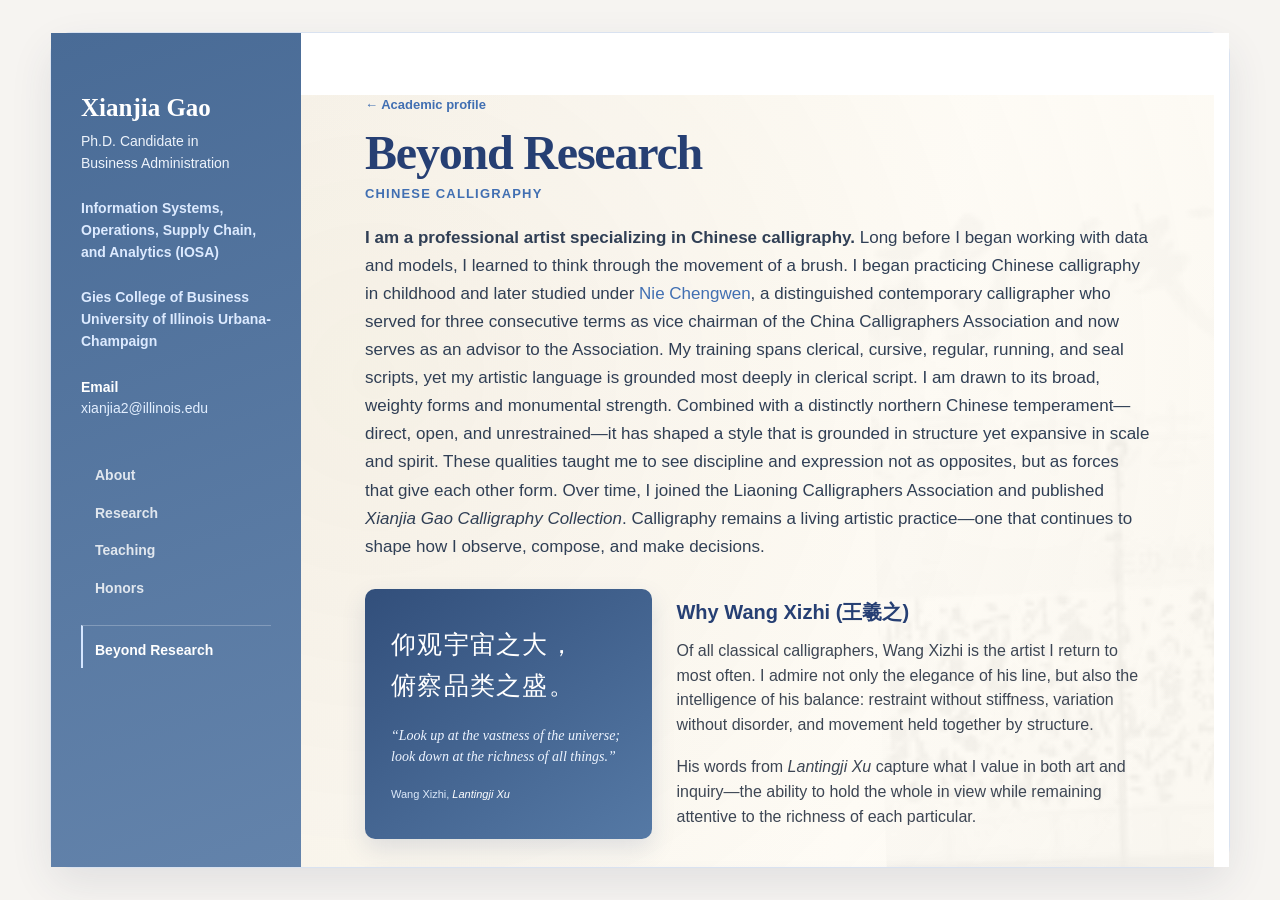
==== beyond-research.html @ 7603e3ee "Move Beyond Research to a separate page" ====
<!doctype html>
<html lang="en">
<head>
  <meta charset="utf-8">
  <meta name="viewport" content="width=device-width, initial-scale=1">
  <meta name="description" content="Beyond research: Xianjia Gao's practice as a professional Chinese calligraphy artist, including selected works, exhibitions, and press coverage.">
  <title>Beyond Research | Xianjia Gao</title>
  <link rel="stylesheet" href="styles.css">
</head>
<body>
  <a class="skip-link" href="#main">Skip to content</a>

  <header class="site-header">
    <div class="sidebar-inner">
      <a class="sidebar-name" href="index.html#about">Xianjia Gao</a>
      <p class="sidebar-title">Ph.D. Candidate in<br>Business Administration</p>
      <p class="sidebar-field">Information Systems, Operations, Supply Chain, and Analytics (IOSA)</p>
      <p class="sidebar-school">Gies College of Business<br>University of Illinois Urbana-Champaign</p>
      <p class="sidebar-contact"><strong>Email</strong><br><a href="mailto:xianjia2@illinois.edu">xianjia2@illinois.edu</a></p>

      <nav class="nav" aria-label="Primary navigation">
        <a href="index.html#about">About</a>
        <a href="index.html#research">Research</a>
        <a href="index.html#teaching">Teaching</a>
        <a href="index.html#honors">Honors</a>
        <a class="nav-page-link active" href="beyond-research.html" aria-current="page">Beyond Research</a>
      </nav>
    </div>
  </header>

  <main id="main" class="page">
    <section id="beyond-research" class="standalone-section">
      <p class="page-return"><a href="index.html">← Academic profile</a></p>
      <h1>Beyond Research</h1>
      <div class="beyond-page">
        <p class="beyond-title">Chinese Calligraphy</p>
        <div class="beyond-content">
          <p class="artist-lede">
            <strong>I am a professional artist specializing in Chinese calligraphy.</strong> Long before I began
            working with data and models, I learned to think through the movement of a brush. I began practicing
            Chinese calligraphy in childhood and later studied under
            <a href="https://www.cflac.org.cn/ysb/2011-06/27/content_23101718.htm" target="_blank" rel="noreferrer">Nie Chengwen</a>,
            a distinguished contemporary calligrapher who served for three consecutive terms as vice chairman
            of the China Calligraphers Association and now serves as an advisor to the Association. My training spans clerical, cursive,
            regular, running, and seal scripts, yet my artistic language is grounded most deeply in clerical
            script. I am drawn to its broad, weighty forms and monumental strength. Combined with a distinctly
            northern Chinese temperament—direct, open, and unrestrained—it has shaped a style that is grounded
            in structure yet expansive in scale and spirit. These qualities taught me to see discipline and
            expression not as opposites, but as forces that give each other form. Over time, I joined the
            Liaoning Calligraphers Association and published <em>Xianjia Gao Calligraphy Collection</em>.
            Calligraphy remains a living artistic practice—one that continues to shape how I observe, compose,
            and make decisions.
          </p>

          <div class="artist-philosophy">
            <blockquote class="artist-quote">
              <p lang="zh-Hans">仰观宇宙之大，<br>俯察品类之盛。</p>
              <p class="quote-translation">“Look up at the vastness of the universe; look down at the richness of all things.”</p>
              <cite>Wang Xizhi, <a href="https://theme.npm.edu.tw/exh108/npmxkmfa/ch/page-3.html" target="_blank" rel="noreferrer"><em>Lantingji Xu</em></a></cite>
            </blockquote>

            <div class="artist-philosophy-copy">
              <h3>Why Wang Xizhi <span lang="zh-Hans">(王羲之)</span></h3>
              <p>
                Of all classical calligraphers, Wang Xizhi is the artist I return to most often. I admire not
                only the elegance of his line, but also the intelligence of his balance: restraint without
                stiffness, variation without disorder, and movement held together by structure.
              </p>
              <p>
                His words from <em>Lantingji Xu</em> capture what I value in both art and inquiry—the ability
                to hold the whole in view while remaining attentive to the richness of each particular.
              </p>
            </div>
          </div>

          <div class="research-art-bridge">
            <p class="artist-kicker">The brush and the model</p>
            <h3>From a single stroke to an entire system</h3>
            <p class="system-principle">
              <span lang="zh-Hans">“一点成一字之规，一字乃终篇之准。”</span>
              <span>“A single dot sets the standard for a character; a single character, for the entire composition.”</span>
              <cite>Sun Guoting, <a href="https://shufazidian.com/ziliao_m/4367.html" target="_blank" rel="noreferrer"><em>Shu Pu</em></a></cite>
            </p>
            <p>
              This idea stays with me in research. In calligraphy, a single stroke must serve both the character
              and the composition. In my work, a local operational decision—how a food item is allocated, how a
              pantry sets a point value, or how a pharmacy replenishes an essential medicine—can reshape waste,
              access, and equity across a larger system.
            </p>
            <p>
              Calligraphy and research therefore ask a similar question: how can individual choices be
              coordinated into a whole that is rigorous, responsive, and humane? One works through brush and
              ink; the other through data, optimization, machine learning, and field experiments. Both begin
              with close observation and end with a design for the whole.
            </p>
          </div>

          <div class="artist-feature">
            <p class="artist-kicker">A distinctive week in Beijing</p>
            <h3>Two solo exhibitions, five days apart</h3>
            <p>
              In May 2016, I presented two solo exhibitions in Beijing. <em>Spring Lines</em> opened at the
              University of International Business and Economics on May 10; the university described it as
              its first solo exhibition by a current student in recent years. <em>Xian · Ink</em> opened five
              days later at Shengshi Tiankong Art Museum in the 798 Art District. At the first exhibition, I
              donated two works to the university library and its Department of Culture and Arts.
            </p>
          </div>

          <div class="artist-gallery-block">
            <h3>From <em>Spring Lines</em></h3>
            <div class="artist-gallery exhibition-gallery">
              <figure>
                <a href="assets/calligraphy-exhibition-opening.jpg" target="_blank">
                  <img src="assets/calligraphy-exhibition-opening.jpg" alt="Opening ceremony, live calligraphy, and exhibition views from the Spring Lines solo exhibition" loading="lazy">
                </a>
                <figcaption>Opening ceremony and exhibition views · UIBE, May 2016</figcaption>
              </figure>
              <figure>
                <a href="assets/calligraphy-exhibition-guests.jpg" target="_blank">
                  <img src="assets/calligraphy-exhibition-guests.jpg" alt="Invited calligraphers and university guests speaking at the Spring Lines exhibition" loading="lazy">
                </a>
                <figcaption>Invited calligraphers and university guests at the opening</figcaption>
              </figure>
            </div>
            <p class="photo-credit">Photographs: University of International Business and Economics News</p>
          </div>

          <div class="artist-gallery-block selected-works">
            <h3>Selected Works</h3>
            <p class="gallery-intro">Calligraphy in progress and large-format works presented at <em>Spring Lines</em>.</p>
            <div class="artist-gallery works-gallery">
              <figure>
                <a href="assets/calligraphy-work-live-final.jpg" target="_blank">
                  <img src="assets/calligraphy-work-live-final.jpg" alt="Xianjia Gao creating a calligraphy work during the exhibition" loading="lazy">
                </a>
                <figcaption>Live calligraphy demonstration</figcaption>
              </figure>
              <figure>
                <a href="assets/calligraphy-work-one-left.jpg" target="_blank">
                  <img src="assets/calligraphy-work-one-left.jpg" alt="A large-format cursive calligraphy work by Xianjia Gao" loading="lazy">
                </a>
                <figcaption>Large-format cursive work</figcaption>
              </figure>
              <figure>
                <a href="assets/calligraphy-work-two.jpg" target="_blank">
                  <img src="assets/calligraphy-work-two.jpg" alt="A large-format calligraphy work by Xianjia Gao" loading="lazy">
                </a>
                <figcaption>Selected work from the exhibition</figcaption>
              </figure>
            </div>
          </div>

          <div class="artist-columns">
            <div>
              <h3>Selected Exhibitions</h3>
              <ul class="artist-list">
                <li><strong><em>Xian · Ink</em></strong><br>Shengshi Tiankong Art Museum, 798 Art District, Beijing · 2016</li>
                <li><strong><em>Spring Lines</em></strong><br>University of International Business and Economics, Beijing · 2016</li>
              </ul>
            </div>
            <div>
              <h3>Publication &amp; Community</h3>
              <ul class="artist-list">
                <li>Secretary-General, Beijing University Painting and Calligraphy Federation · 2015–2016</li>
                <li>Published <em>Xianjia Gao Calligraphy Collection</em> · 2012</li>
                <li>Member, Liaoning Calligraphers Association · since 2008</li>
              </ul>
            </div>
          </div>

          <div class="artist-press">
            <h3>In the News</h3>
            <div class="press-grid">
              <a class="press-card" href="https://news.uibe.edu.cn/info/1388/24397.htm" target="_blank" rel="noreferrer">
                <span class="press-source">UIBE News · May 11, 2016</span>
                <strong>“Spring Lines”: Xianjia Gao Calligraphy Exhibition</strong>
                <span class="press-link">Read the story <span aria-hidden="true">↗</span></span>
              </a>
              <a class="press-card" href="https://collection.sina.com.cn/head/20160515pm.shtml?from=wap" target="_blank" rel="noreferrer">
                <span class="press-source">Sina Collection · May 15, 2016</span>
                <strong><em>Xian · Ink</em> Opens at Shengshi Tiankong Art Museum</strong>
                <span class="press-link">Read the coverage <span aria-hidden="true">↗</span></span>
              </a>
            </div>
          </div>
        </div>
      </div>
    </section>

    <footer class="footer">
      <p>© 2026 Xianjia Gao</p>
    </footer>
  </main>
</body>
</html>
---- styles.css ----
:root {
  --navy: #263f73;
  --blue: #7297d0;
  --blue-dark: #416fb2;
  --blue-soft: #eef3fc;
  --blue-line: #d9e2f0;
  --canvas: #f6f4f1;
  --text: #3d4654;
  --muted: #788394;
  --white: #fff;
}

* { box-sizing: border-box; }
html { scroll-behavior: smooth; background: var(--canvas); }

body {
  display: grid;
  grid-template-columns: 250px minmax(0, 1fr);
  grid-template-rows: minmax(0, 1fr);
  grid-template-areas: "sidebar main";
  width: min(1180px, calc(100% - 64px));
  height: calc(100vh - 64px);
  margin: 32px auto;
  overflow: hidden;
  border: 1px solid var(--blue-line);
  border-radius: 22px;
  background: var(--white);
  box-shadow: 0 16px 42px rgb(48 63 91 / 10%);
  color: var(--text);
  font-family: -apple-system, BlinkMacSystemFont, "Avenir Next", "Helvetica Neue", "Segoe UI", sans-serif;
  font-size: 16px;
  line-height: 1.55;
}

a { color: var(--blue-dark); text-decoration: none; }
a:hover, a:focus { color: var(--navy); text-decoration: underline; text-underline-offset: 3px; }

.skip-link {
  position: fixed;
  top: -50px;
  left: 16px;
  z-index: 20;
  padding: 8px 12px;
  border: 1px solid var(--blue-line);
  background: #fff;
}
.skip-link:focus { top: 10px; }

.site-header {
  grid-area: sidebar;
  padding: 60px 30px;
  background: linear-gradient(160deg, #496b96 0%, #6383ab 100%);
  border-right: 0;
}

.sidebar-inner {
  position: sticky;
  top: 48px;
}

.sidebar-name {
  display: inline-block;
  margin-bottom: 8px;
  color: #fff;
  font-family: Georgia, "Times New Roman", serif;
  font-size: 25px;
  font-weight: 700;
  line-height: 1.2;
}

.sidebar-title,
.sidebar-field,
.sidebar-school,
.sidebar-contact {
  margin: 0 0 24px;
  color: #edf3fb;
  font-size: 14px;
  line-height: 1.55;
}

.sidebar-field,
.sidebar-school {
  color: #dceaff;
  font-weight: 600;
}

.sidebar-contact strong { color: #fff; }
.sidebar-contact a { color: #e3efff; }

.nav {
  display: flex;
  flex-direction: column;
  gap: 2px;
  margin-top: 38px;
}

.nav a {
  display: block;
  padding: 7px 0 7px 12px;
  border-left: 2px solid transparent;
  color: rgb(255 255 255 / 82%);
  font-size: 14px;
  font-weight: 600;
}

.nav a:hover,
.nav a:focus,
.nav a.active {
  border-left-color: #d5e6ff;
  color: #fff;
  text-decoration: none;
}

.nav .nav-page-link {
  margin-top: 16px;
  padding-top: 14px;
  border-top: 1px solid rgb(255 255 255 / 24%);
}

.nav .nav-page-link span {
  margin-left: 3px;
  font-size: 11px;
}

.page {
  grid-area: main;
  min-width: 0;
  height: 100%;
  padding: 62px 64px 76px;
  overflow-y: auto;
  overscroll-behavior: contain;
  scrollbar-gutter: stable;
  background: #fff;
  scroll-behavior: smooth;
}

.section-anchor { scroll-margin-top: 24px; }

h1, h2, h3, p { margin-top: 0; }

h1 {
  margin-bottom: 8px;
  color: var(--navy);
  font-family: Georgia, "Times New Roman", serif;
  font-size: 48px;
  font-weight: 700;
  letter-spacing: -0.025em;
  line-height: 1.1;
}

h2 {
  margin-bottom: 26px;
  color: var(--navy);
  font-size: 27px;
  font-weight: 700;
  line-height: 1.3;
}

h2::after {
  display: block;
  width: 38px;
  height: 3px;
  margin-top: 10px;
  border-radius: 2px;
  background: #8eb3d5;
  content: "";
}

h3 {
  margin-bottom: 5px;
  color: var(--navy);
  font-size: 17px;
  font-weight: 700;
  line-height: 1.45;
}

p { margin-bottom: 17px; }
ul { margin-top: 8px; }
li::marker { color: var(--blue); }

.profile-layout {
  display: grid;
  grid-template-columns: minmax(0, 1fr) 230px;
  align-items: start;
  gap: 46px;
}

.profile-aside {
  width: 230px;
  margin-top: 6px;
  color: var(--muted);
  font-size: 13px;
}

.profile-aside p { margin-top: 12px; }

.headshot {
  display: block;
  width: 230px;
  height: 307px;
  object-fit: cover;
  border: 1px solid var(--blue-line);
  border-radius: 15px;
  box-shadow: 0 7px 18px rgb(30 64 94 / 12%);
}

.intro-copy strong { color: var(--navy); font-weight: 700; }

.talks {
  padding-top: 34px;
}

.talks h2 { margin-bottom: 15px; }
.talks p { color: var(--navy); }
.talks ul { padding-left: 22px; }
.talks li { margin-bottom: 13px; padding-left: 4px; }

.content-section {
  padding-top: 68px;
}

.content-section + .content-section {
  margin-top: 68px;
  padding-top: 68px;
  border-top: 1px solid var(--blue-line);
}

.publication {
  padding: 0 0 28px;
  margin-bottom: 28px;
  border-bottom: 1px solid var(--blue-line);
}

.publication p { margin-bottom: 7px; }
.publication h3 { max-width: 850px; }
.paper-type {
  margin-bottom: 8px !important;
  color: var(--blue-dark);
  font-size: 13px;
  font-weight: 700;
  letter-spacing: 0.02em;
}

.subheading {
  margin: 30px 0 13px;
  color: var(--blue-dark);
  font-size: 18px;
}

.works-in-progress { padding-left: 22px; }
.works-in-progress li { margin-bottom: 14px; }

blockquote {
  margin: 0 0 13px;
  padding: 2px 0 2px 18px;
  border-left: 3px solid #9dbedc;
  color: #455767;
}

.note { color: var(--muted); font-size: 14px; }

.dated-list {
  padding: 0;
  margin: 0;
  list-style: none;
}

.dated-list li {
  display: grid;
  grid-template-columns: minmax(0, 1fr) auto;
  align-items: baseline;
  gap: 20px;
  padding: 7px 0;
}

.dated-list li span:last-child {
  color: var(--blue-dark);
  font-weight: 600;
  white-space: nowrap;
}

#honors .dated-list {
  font-size: 14px;
  line-height: 1.4;
}

#honors .dated-list li { gap: 14px; padding: 6px 0; }

#beyond-research {
  position: relative;
  isolation: isolate;
  margin-right: -64px;
  margin-left: -64px;
  padding-right: 64px;
  padding-bottom: 44px;
  padding-left: 64px;
  overflow: hidden;
  background:
    radial-gradient(circle at 8% 10%, rgb(184 151 101 / 8%) 0, transparent 33%),
    radial-gradient(circle at 94% 62%, rgb(71 83 96 / 6%) 0, transparent 36%),
    linear-gradient(100deg, #faf7ef 0%, #fffdf8 48%, #f8f4eb 100%);
}

#beyond-research::before {
  position: absolute;
  top: 82px;
  right: -52px;
  z-index: 0;
  width: 390px;
  height: 760px;
  background: url("assets/calligraphy-work-one-left.jpg") 48% center / cover no-repeat;
  content: "";
  filter: grayscale(1) contrast(1.18);
  mix-blend-mode: multiply;
  opacity: 0.045;
  pointer-events: none;
  transform: rotate(-2deg);
}

#beyond-research > * {
  position: relative;
  z-index: 1;
}

#beyond-research h1 { margin-bottom: 10px; }

.page-return {
  margin-bottom: 12px;
  font-size: 13px;
  font-weight: 600;
}

.beyond-page { max-width: 900px; }

.beyond-title {
  margin: -6px 0 20px;
  color: var(--blue-dark);
  font-size: 13px;
  font-weight: 700;
  letter-spacing: 0.09em;
  text-transform: uppercase;
}

.beyond-content { padding: 0; }
.beyond-content .note { margin: 18px 0 0; }

.artist-lede {
  color: #303f55;
  font-size: 17px;
  line-height: 1.65;
}

.artist-philosophy {
  display: grid;
  grid-template-columns: minmax(210px, 0.85fr) minmax(0, 1.4fr);
  align-items: stretch;
  gap: 24px;
  margin: 28px 0;
}

.artist-quote {
  display: flex;
  flex-direction: column;
  justify-content: center;
  min-height: 250px;
  padding: 26px;
  margin: 0;
  border: 0;
  border-radius: 10px;
  background: linear-gradient(145deg, #324f7b 0%, #5579a5 100%);
  box-shadow: 0 10px 24px rgb(38 63 115 / 13%);
  color: #fff;
}

.artist-quote > p:first-child {
  margin-bottom: 18px;
  font-family: "Songti SC", "STSong", "Noto Serif CJK SC", Georgia, serif;
  font-size: 25px;
  letter-spacing: 0.05em;
  line-height: 1.65;
}

.artist-quote .quote-translation {
  margin-bottom: 18px;
  color: #edf4ff;
  font-family: Georgia, "Times New Roman", serif;
  font-size: 14px;
  font-style: italic;
  line-height: 1.55;
}

.artist-quote cite {
  color: #dce9fa;
  font-size: 11px;
  font-style: normal;
}

.artist-quote a { color: #fff; }

.artist-philosophy-copy {
  display: flex;
  flex-direction: column;
  justify-content: center;
}

.artist-philosophy-copy h3 { margin-bottom: 12px; font-size: 20px; }
.artist-philosophy-copy p:last-child { margin-bottom: 0; }

.research-art-bridge {
  margin: 30px 0;
  padding: 25px 26px 23px;
  border: 1px solid var(--blue-line);
  border-radius: 10px;
  background: #fff;
  box-shadow: 0 7px 20px rgb(38 63 115 / 6%);
}

.research-art-bridge h3 { margin-bottom: 14px; font-size: 20px; }
.research-art-bridge p:last-child { margin-bottom: 0; }

.system-principle {
  display: grid;
  gap: 4px;
  margin: 0 0 19px;
  padding: 15px 17px;
  border-left: 3px solid #8eb3d5;
  background: var(--blue-soft);
}

.system-principle > span:first-child {
  color: var(--navy);
  font-family: "Songti SC", "STSong", "Noto Serif CJK SC", Georgia, serif;
  font-size: 18px;
  font-weight: 700;
}

.system-principle > span:nth-child(2) {
  color: #53657a;
  font-family: Georgia, "Times New Roman", serif;
  font-size: 13px;
  font-style: italic;
}

.system-principle cite {
  margin-top: 4px;
  color: var(--muted);
  font-size: 11px;
  font-style: normal;
}

.artist-feature {
  margin: 28px 0;
  padding: 22px 24px;
  border-left: 4px solid #87aaca;
  background: #fff;
  box-shadow: 0 7px 20px rgb(38 63 115 / 7%);
}

.artist-feature h3 { margin-bottom: 10px; font-size: 19px; }
.artist-feature p:last-child { margin-bottom: 0; }

.artist-kicker {
  margin-bottom: 5px;
  color: var(--blue-dark);
  font-size: 12px;
  font-weight: 700;
  letter-spacing: 0.08em;
  text-transform: uppercase;
}

.artist-gallery-block { margin: 30px 0; }
.artist-gallery-block > h3 { margin-bottom: 13px; font-size: 19px; }

.artist-gallery {
  display: grid;
  grid-template-columns: repeat(3, minmax(0, 1fr));
  gap: 13px;
}

.exhibition-gallery { grid-template-columns: repeat(2, minmax(0, 1fr)); }

.gallery-intro {
  margin: -3px 0 14px;
  color: var(--muted);
  font-size: 13px;
}

.selected-works {
  padding-top: 26px;
  border-top: 1px solid var(--blue-line);
}

.works-gallery img { object-position: center; }

.artist-gallery figure {
  overflow: hidden;
  margin: 0;
  border: 1px solid var(--blue-line);
  border-radius: 9px;
  background: #fff;
}

.artist-gallery a {
  display: block;
  overflow: hidden;
  background: var(--blue-soft);
}

.artist-gallery img {
  display: block;
  width: 100%;
  aspect-ratio: 4 / 3;
  object-fit: cover;
  transition: transform 180ms ease;
}

.artist-gallery a:hover img,
.artist-gallery a:focus img { transform: scale(1.025); }

.artist-gallery figcaption {
  padding: 10px 11px 12px;
  color: var(--muted);
  font-size: 11px;
  line-height: 1.45;
}

.photo-credit {
  margin: 8px 0 0;
  color: #929bab;
  font-size: 11px;
  text-align: right;
}

.artist-columns {
  display: grid;
  grid-template-columns: repeat(2, minmax(0, 1fr));
  gap: 34px;
}

.artist-columns h3 {
  padding-bottom: 8px;
  margin-bottom: 11px;
  border-bottom: 1px solid var(--blue-line);
}

.artist-list {
  padding-left: 18px;
  margin: 0;
}

.artist-list li { margin-bottom: 12px; padding-left: 2px; }

.artist-press {
  margin: 30px 0 0;
  padding-top: 17px;
  border-top: 1px solid var(--blue-line);
}

.artist-press > h3 { margin-bottom: 13px; font-size: 19px; }

.press-grid {
  display: grid;
  grid-template-columns: repeat(2, minmax(0, 1fr));
  gap: 12px;
}

.press-card {
  display: flex;
  min-height: 155px;
  flex-direction: column;
  padding: 16px;
  border: 1px solid var(--blue-line);
  border-radius: 9px;
  background: #fff;
  box-shadow: 0 4px 14px rgb(38 63 115 / 5%);
}

.press-card:hover,
.press-card:focus {
  border-color: #a9bed9;
  text-decoration: none;
  transform: translateY(-2px);
}

.press-source {
  margin-bottom: 11px;
  color: var(--muted);
  font-size: 10px;
  font-weight: 700;
  letter-spacing: 0.04em;
  text-transform: uppercase;
}

.press-card strong {
  color: var(--navy);
  font-size: 14px;
  line-height: 1.45;
}

.press-link {
  margin-top: auto;
  padding-top: 14px;
  color: var(--blue-dark);
  font-size: 11px;
  font-weight: 700;
}

.footer {
  margin: 72px 0 0;
  padding: 20px 0 0;
  border-top: 1px solid var(--blue-line);
  color: var(--muted);
  font-size: 13px;
}

.footer p { margin: 0; }

@media (max-width: 900px) {
  body {
    display: block;
    width: 100%;
    height: auto;
    min-height: 100vh;
    margin: 0;
    overflow: visible;
    border: 0;
    border-radius: 0;
    box-shadow: none;
  }

  .site-header {
    position: sticky;
    top: 0;
    z-index: 10;
    padding: 12px 22px 10px;
    border-right: 0;
    border-bottom: 0;
    background: linear-gradient(100deg, rgb(71 104 148 / 98%), rgb(96 129 171 / 98%));
    backdrop-filter: blur(8px);
  }

  .sidebar-inner {
    position: static;
    display: grid;
    grid-template-columns: auto minmax(0, 1fr);
    align-items: center;
    gap: 18px;
  }

  .sidebar-name { margin: 0; font-size: 20px; white-space: nowrap; }
  .sidebar-title, .sidebar-field, .sidebar-school, .sidebar-contact { display: none; }

  .nav {
    flex-direction: row;
    justify-content: flex-end;
    gap: 13px;
    margin: 0;
    overflow-x: auto;
    white-space: nowrap;
  }

  .nav a {
    padding: 5px 0;
    border-bottom: 2px solid transparent;
    border-left: 0;
    font-size: 13px;
  }

  .nav a:hover,
  .nav a:focus,
  .nav a.active { border-bottom-color: #dbeaff; border-left: 0; }

  .nav .nav-page-link {
    margin-top: 0;
    padding-top: 5px;
    border-top: 0;
  }

  .page { height: auto; padding: 46px 42px 70px; overflow: visible; }
  .footer { margin-top: 64px; }
  .section-anchor { scroll-margin-top: 76px; }

  #beyond-research {
    margin-right: -42px;
    margin-left: -42px;
    padding-right: 42px;
    padding-left: 42px;
  }
}

@media (max-width: 700px) {
  .site-header { padding-inline: 20px; }
  .sidebar-inner { grid-template-columns: 1fr; gap: 4px; }
  .sidebar-name { font-size: 18px; }
  .nav { justify-content: flex-start; }

  .page { padding: 38px 22px 60px; }
  .footer { margin-top: 56px; }
  h1 { font-size: 40px; }
  h2 { font-size: 25px; }

  .profile-layout { grid-template-columns: 1fr; gap: 12px; }
  .profile-aside { width: 205px; margin: 10px 0 24px; }
  .headshot { width: 205px; height: 273px; border-radius: 12px; }
  .content-section { padding-top: 52px; }
  .content-section + .content-section { margin-top: 52px; padding-top: 52px; }

  #beyond-research {
    margin-right: -22px;
    margin-left: -22px;
    padding-right: 22px;
    padding-bottom: 32px;
    padding-left: 22px;
  }

  #beyond-research::before {
    top: 170px;
    right: -150px;
    opacity: 0.035;
  }

  #honors .dated-list { font-size: 13px; }
  #honors .dated-list li { grid-template-columns: minmax(0, 1fr) auto; gap: 10px; }
  #beyond-research .dated-list li { grid-template-columns: 1fr; gap: 0; }
  .artist-philosophy { grid-template-columns: 1fr; gap: 18px; }
  .artist-quote { min-height: 0; padding: 23px; }
  .research-art-bridge { padding: 22px 20px; }
  .artist-columns { grid-template-columns: 1fr; gap: 18px; }
  .artist-feature { padding: 19px 20px; }
  .artist-gallery { grid-template-columns: 1fr; }
  .artist-gallery figcaption { font-size: 12px; }
  .press-grid { grid-template-columns: 1fr; }
  .press-card { min-height: 0; }
}
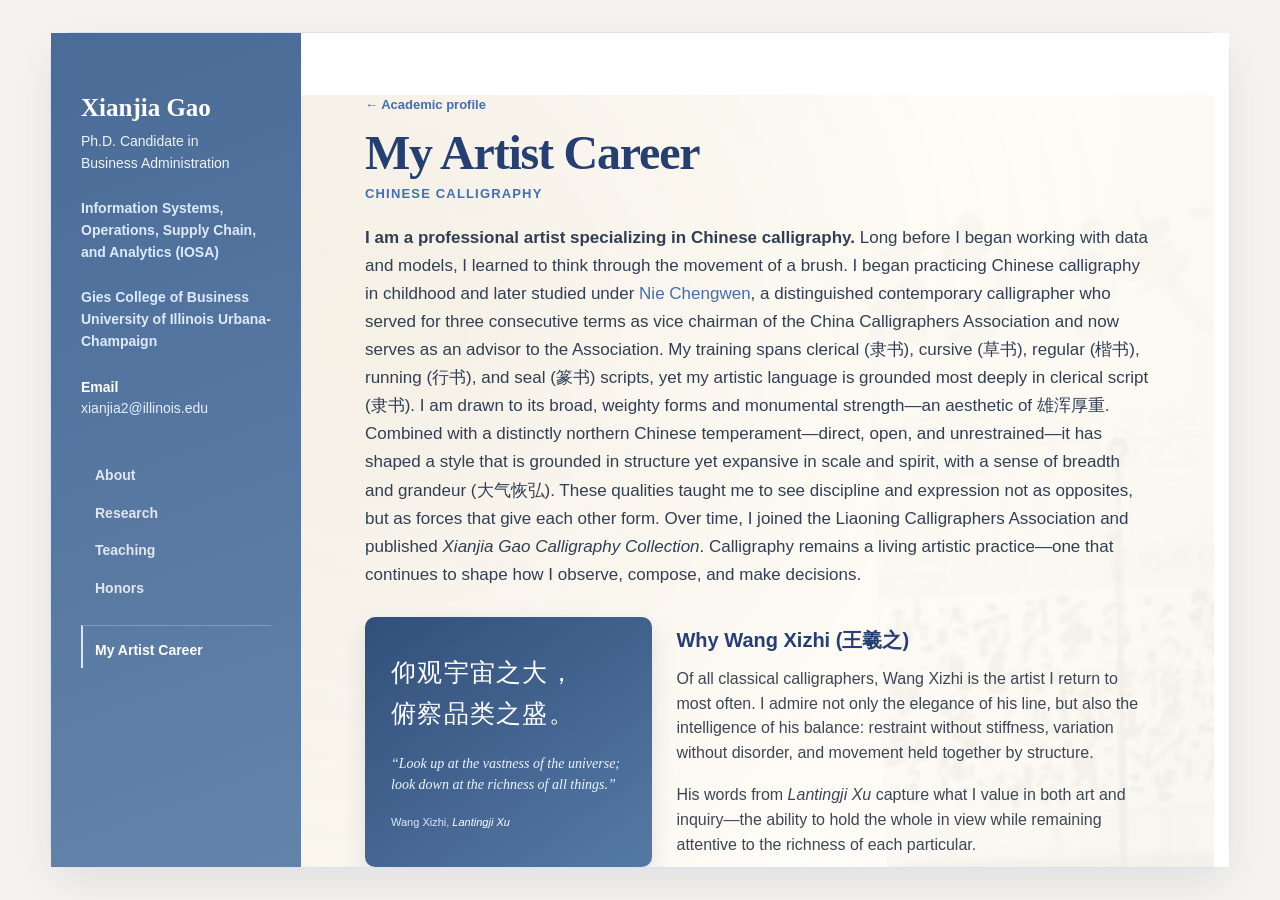
==== commit 63e3ffcf: "Update artist page and journal name" ====
--- a/beyond-research.html
+++ b/beyond-research.html
@@ -3,8 +3,8 @@
 <head>
   <meta charset="utf-8">
   <meta name="viewport" content="width=device-width, initial-scale=1">
-  <meta name="description" content="Beyond research: Xianjia Gao's practice as a professional Chinese calligraphy artist, including selected works, exhibitions, and press coverage.">
-  <title>Beyond Research | Xianjia Gao</title>
+  <meta name="description" content="My artist career: Xianjia Gao's practice as a professional Chinese calligraphy artist, including selected works, exhibitions, and press coverage.">
+  <title>My Artist Career | Xianjia Gao</title>
   <link rel="stylesheet" href="styles.css">
 </head>
 <body>
@@ -23,7 +23,7 @@
         <a href="index.html#research">Research</a>
         <a href="index.html#teaching">Teaching</a>
         <a href="index.html#honors">Honors</a>
-        <a class="nav-page-link active" href="beyond-research.html" aria-current="page">Beyond Research</a>
+        <a class="nav-page-link active" href="beyond-research.html" aria-current="page">My Artist Career</a>
       </nav>
     </div>
   </header>
@@ -31,7 +31,7 @@
   <main id="main" class="page">
     <section id="beyond-research" class="standalone-section">
       <p class="page-return"><a href="index.html">← Academic profile</a></p>
-      <h1>Beyond Research</h1>
+      <h1>My Artist Career</h1>
       <div class="beyond-page">
         <p class="beyond-title">Chinese Calligraphy</p>
         <div class="beyond-content">
@@ -41,11 +41,12 @@
             Chinese calligraphy in childhood and later studied under
             <a href="https://www.cflac.org.cn/ysb/2011-06/27/content_23101718.htm" target="_blank" rel="noreferrer">Nie Chengwen</a>,
             a distinguished contemporary calligrapher who served for three consecutive terms as vice chairman
-            of the China Calligraphers Association and now serves as an advisor to the Association. My training spans clerical, cursive,
-            regular, running, and seal scripts, yet my artistic language is grounded most deeply in clerical
-            script. I am drawn to its broad, weighty forms and monumental strength. Combined with a distinctly
+            of the China Calligraphers Association and now serves as an advisor to the Association. My training spans clerical (隶书), cursive
+            (草书), regular (楷书), running (行书), and seal (篆书) scripts, yet my artistic language is grounded most deeply in clerical
+            script (隶书). I am drawn to its broad, weighty forms and monumental strength—an aesthetic of <span lang="zh-Hans">雄浑厚重</span>.
+            Combined with a distinctly
             northern Chinese temperament—direct, open, and unrestrained—it has shaped a style that is grounded
-            in structure yet expansive in scale and spirit. These qualities taught me to see discipline and
+            in structure yet expansive in scale and spirit, with a sense of breadth and grandeur (<span lang="zh-Hans">大气恢弘</span>). These qualities taught me to see discipline and
             expression not as opposites, but as forces that give each other form. Over time, I joined the
             Liaoning Calligraphers Association and published <em>Xianjia Gao Calligraphy Collection</em>.
             Calligraphy remains a living artistic practice—one that continues to shape how I observe, compose,
@@ -71,28 +72,6 @@
                 to hold the whole in view while remaining attentive to the richness of each particular.
               </p>
             </div>
-          </div>
-
-          <div class="research-art-bridge">
-            <p class="artist-kicker">The brush and the model</p>
-            <h3>From a single stroke to an entire system</h3>
-            <p class="system-principle">
-              <span lang="zh-Hans">“一点成一字之规，一字乃终篇之准。”</span>
-              <span>“A single dot sets the standard for a character; a single character, for the entire composition.”</span>
-              <cite>Sun Guoting, <a href="https://shufazidian.com/ziliao_m/4367.html" target="_blank" rel="noreferrer"><em>Shu Pu</em></a></cite>
-            </p>
-            <p>
-              This idea stays with me in research. In calligraphy, a single stroke must serve both the character
-              and the composition. In my work, a local operational decision—how a food item is allocated, how a
-              pantry sets a point value, or how a pharmacy replenishes an essential medicine—can reshape waste,
-              access, and equity across a larger system.
-            </p>
-            <p>
-              Calligraphy and research therefore ask a similar question: how can individual choices be
-              coordinated into a whole that is rigorous, responsive, and humane? One works through brush and
-              ink; the other through data, optimization, machine learning, and field experiments. Both begin
-              with close observation and end with a design for the whole.
-            </p>
           </div>
 
           <div class="artist-feature">
@@ -177,11 +156,6 @@
                 <strong>“Spring Lines”: Xianjia Gao Calligraphy Exhibition</strong>
                 <span class="press-link">Read the story <span aria-hidden="true">↗</span></span>
               </a>
-              <a class="press-card" href="https://collection.sina.com.cn/head/20160515pm.shtml?from=wap" target="_blank" rel="noreferrer">
-                <span class="press-source">Sina Collection · May 15, 2016</span>
-                <strong><em>Xian · Ink</em> Opens at Shengshi Tiankong Art Museum</strong>
-                <span class="press-link">Read the coverage <span aria-hidden="true">↗</span></span>
-              </a>
             </div>
           </div>
         </div>
--- a/styles.css
+++ b/styles.css
@@ -605,6 +605,8 @@
   font-weight: 700;
 }
 
+.press-card:only-child { grid-column: 1 / -1; }
+
 .footer {
   margin: 72px 0 0;
   padding: 20px 0 0;
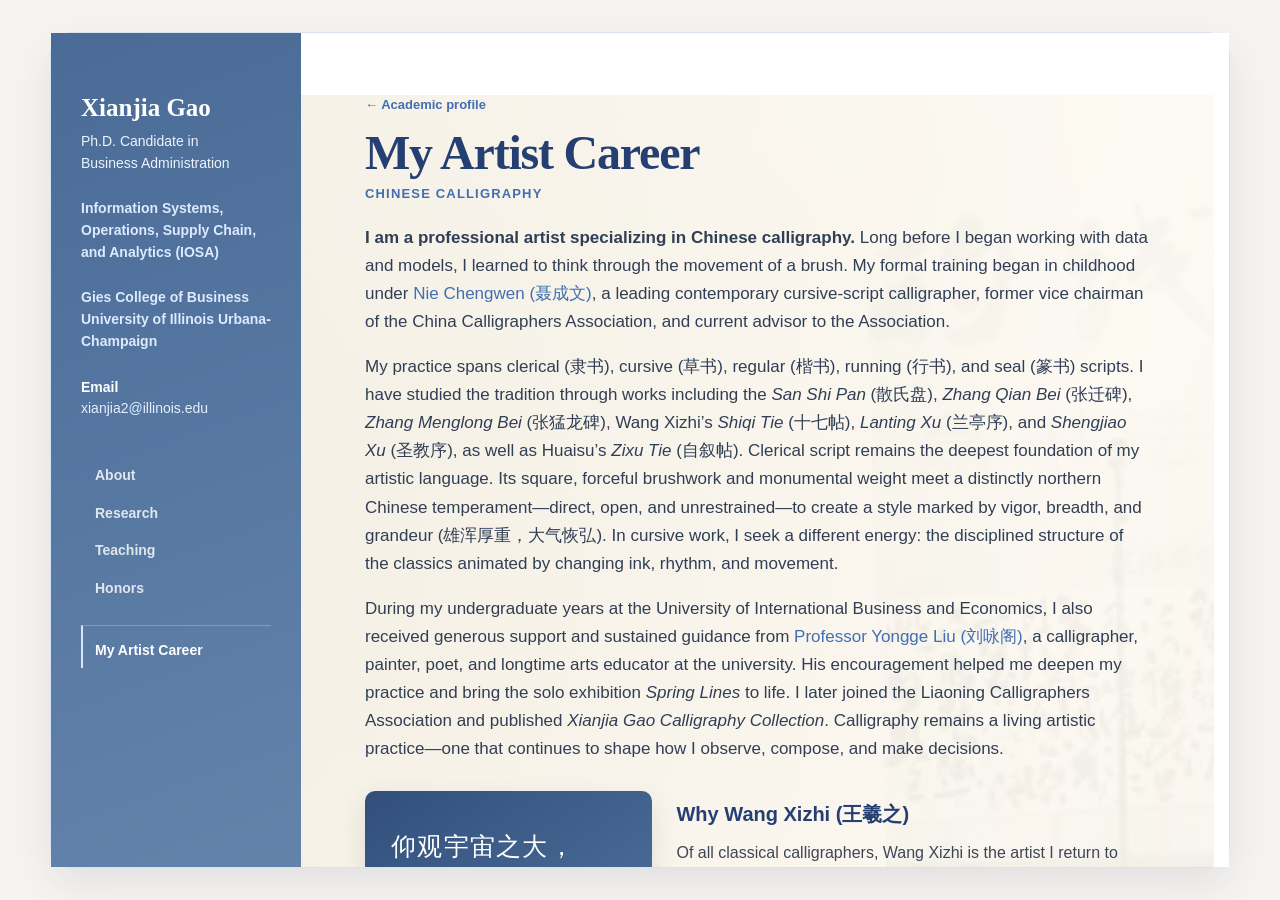
==== commit f89e1d56: "Expand artist career and selected works Updates the Artist Career narrative, mentor links, exhibitio" ====
--- a/beyond-research.html
+++ b/beyond-research.html
@@ -5,7 +5,7 @@
   <meta name="viewport" content="width=device-width, initial-scale=1">
   <meta name="description" content="My artist career: Xianjia Gao's practice as a professional Chinese calligraphy artist, including selected works, exhibitions, and press coverage.">
   <title>My Artist Career | Xianjia Gao</title>
-  <link rel="stylesheet" href="styles.css">
+  <link rel="stylesheet" href="styles.css?v=20261022-gallery">
 </head>
 <body>
   <a class="skip-link" href="#main">Skip to content</a>
@@ -37,17 +37,29 @@
         <div class="beyond-content">
           <p class="artist-lede">
             <strong>I am a professional artist specializing in Chinese calligraphy.</strong> Long before I began
-            working with data and models, I learned to think through the movement of a brush. I began practicing
-            Chinese calligraphy in childhood and later studied under
-            <a href="https://www.cflac.org.cn/ysb/2011-06/27/content_23101718.htm" target="_blank" rel="noreferrer">Nie Chengwen</a>,
-            a distinguished contemporary calligrapher who served for three consecutive terms as vice chairman
-            of the China Calligraphers Association and now serves as an advisor to the Association. My training spans clerical (隶书), cursive
-            (草书), regular (楷书), running (行书), and seal (篆书) scripts, yet my artistic language is grounded most deeply in clerical
-            script (隶书). I am drawn to its broad, weighty forms and monumental strength—an aesthetic of <span lang="zh-Hans">雄浑厚重</span>.
-            Combined with a distinctly
-            northern Chinese temperament—direct, open, and unrestrained—it has shaped a style that is grounded
-            in structure yet expansive in scale and spirit, with a sense of breadth and grandeur (<span lang="zh-Hans">大气恢弘</span>). These qualities taught me to see discipline and
-            expression not as opposites, but as forces that give each other form. Over time, I joined the
+            working with data and models, I learned to think through the movement of a brush. My formal training
+            began in childhood under
+            <a href="https://baike.baidu.com/item/%E8%81%82%E6%88%90%E6%96%87/4356473" target="_blank" rel="noreferrer">Nie Chengwen (聂成文)</a>,
+            a leading contemporary cursive-script calligrapher, former vice chairman of the China Calligraphers
+            Association, and current advisor to the Association.
+          </p>
+          <p class="artist-lede">
+            My practice spans clerical (隶书), cursive (草书), regular (楷书), running (行书), and seal (篆书)
+            scripts. I have studied the tradition through works including the <em>San Shi Pan</em> (散氏盘),
+            <em>Zhang Qian Bei</em> (张迁碑), <em>Zhang Menglong Bei</em> (张猛龙碑), Wang Xizhi’s
+            <em>Shiqi Tie</em> (十七帖), <em>Lanting Xu</em> (兰亭序), and <em>Shengjiao Xu</em> (圣教序), as well
+            as Huaisu’s <em>Zixu Tie</em> (自叙帖). Clerical script remains the deepest foundation of my artistic
+            language. Its square, forceful brushwork and monumental weight meet a distinctly northern Chinese
+            temperament—direct, open, and unrestrained—to create a style marked by vigor, breadth, and grandeur
+            (<span lang="zh-Hans">雄浑厚重，大气恢弘</span>). In cursive work, I seek a different energy: the
+            disciplined structure of the classics animated by changing ink, rhythm, and movement.
+          </p>
+          <p class="artist-lede">
+            During my undergraduate years at the University of International Business and Economics, I also
+            received generous support and sustained guidance from
+            <a href="https://news.uibe.edu.cn/info/1608/21581.htm" target="_blank" rel="noreferrer">Professor Yongge Liu (刘咏阁)</a>,
+            a calligrapher, painter, poet, and longtime arts educator at the university. His encouragement helped
+            me deepen my practice and bring the solo exhibition <em>Spring Lines</em> to life. I later joined the
             Liaoning Calligraphers Association and published <em>Xianjia Gao Calligraphy Collection</em>.
             Calligraphy remains a living artistic practice—one that continues to shape how I observe, compose,
             and make decisions.
@@ -101,49 +113,88 @@
                 </a>
                 <figcaption>Invited calligraphers and university guests at the opening</figcaption>
               </figure>
+              <figure>
+                <a href="assets/calligraphy-exhibition-works.jpg" target="_blank">
+                  <img src="assets/calligraphy-exhibition-works.jpg" alt="Exhibition discussion, recognition, and presentation of calligraphy works at Spring Lines" loading="lazy">
+                </a>
+                <figcaption>Exhibition discussion, recognition, and presentation of works</figcaption>
+              </figure>
             </div>
             <p class="photo-credit">Photographs: University of International Business and Economics News</p>
           </div>
 
           <div class="artist-gallery-block selected-works">
             <h3>Selected Works</h3>
-            <p class="gallery-intro">Calligraphy in progress and large-format works presented at <em>Spring Lines</em>.</p>
-            <div class="artist-gallery works-gallery">
-              <figure>
-                <a href="assets/calligraphy-work-live-final.jpg" target="_blank">
-                  <img src="assets/calligraphy-work-live-final.jpg" alt="Xianjia Gao creating a calligraphy work during the exhibition" loading="lazy">
-                </a>
-                <figcaption>Live calligraphy demonstration</figcaption>
-              </figure>
-              <figure>
-                <a href="assets/calligraphy-work-one-left.jpg" target="_blank">
-                  <img src="assets/calligraphy-work-one-left.jpg" alt="A large-format cursive calligraphy work by Xianjia Gao" loading="lazy">
-                </a>
-                <figcaption>Large-format cursive work</figcaption>
-              </figure>
-              <figure>
-                <a href="assets/calligraphy-work-two.jpg" target="_blank">
-                  <img src="assets/calligraphy-work-two.jpg" alt="A large-format calligraphy work by Xianjia Gao" loading="lazy">
-                </a>
-                <figcaption>Selected work from the exhibition</figcaption>
-              </figure>
-            </div>
+            <p class="gallery-intro">Selected works across scripts and formats. Click any image to see it at full size.</p>
+            <div class="artist-gallery portfolio-gallery">
+              <figure>
+                <a href="assets/calligraphy-work-clerical.jpg" target="_blank">
+                  <img src="assets/calligraphy-work-clerical.jpg" alt="A complete clerical-script calligraphy work by Xianjia Gao" loading="lazy">
+                </a>
+                <figcaption>Clerical-script work</figcaption>
+              </figure>
+              <figure>
+                <a href="assets/calligraphy-work-cursive-2011.jpg" target="_blank">
+                  <img src="assets/calligraphy-work-cursive-2011.jpg" alt="A complete large-format cursive calligraphy work by Xianjia Gao from 2011" loading="lazy">
+                </a>
+                <figcaption>Large-format cursive work · 2011</figcaption>
+              </figure>
+              <figure>
+                <a href="assets/calligraphy-sina-textured-paper.jpg" target="_blank">
+                  <img src="assets/calligraphy-sina-textured-paper.jpg" alt="A mounted calligraphy work by Xianjia Gao on two pieces of textured paper" loading="lazy">
+                </a>
+                <figcaption>Mounted work on textured paper · <em>Xian · Ink</em></figcaption>
+              </figure>
+              <figure>
+                <a href="assets/calligraphy-sina-fan.jpg" target="_blank">
+                  <img src="assets/calligraphy-sina-fan.jpg" alt="A fan-format calligraphy work by Xianjia Gao" loading="lazy">
+                </a>
+                <figcaption>Fan-format work · <em>Xian · Ink</em></figcaption>
+              </figure>
+              <figure>
+                <a href="assets/calligraphy-sina-clerical-scroll.jpg" target="_blank">
+                  <img src="assets/calligraphy-sina-clerical-scroll.jpg" alt="A mounted clerical-script hanging scroll by Xianjia Gao" loading="lazy">
+                </a>
+                <figcaption>Clerical-script hanging scroll · <em>Xian · Ink</em></figcaption>
+              </figure>
+              <figure>
+                <a href="assets/calligraphy-sina-cursive-scroll.jpg" target="_blank">
+                  <img src="assets/calligraphy-sina-cursive-scroll.jpg" alt="A mounted cursive-script hanging scroll by Xianjia Gao" loading="lazy">
+                </a>
+                <figcaption>Cursive-script hanging scroll · <em>Xian · Ink</em></figcaption>
+              </figure>
+              <figure>
+                <a href="assets/calligraphy-sina-five-scrolls.jpg" target="_blank">
+                  <img src="assets/calligraphy-sina-five-scrolls.jpg" alt="Five hanging-scroll calligraphy works by Xianjia Gao installed at the Xian Ink exhibition" loading="lazy">
+                </a>
+                <figcaption>Five hanging-scroll works installed at <em>Xian · Ink</em></figcaption>
+              </figure>
+            </div>
+            <p class="photo-credit">
+              Images: encyclopedia archive and
+              <a href="https://collection.sina.com.cn/ddys/zh/2016-05-15/doc-ifxsenvm0446396.shtml" target="_blank" rel="noreferrer">Sina Collection’s coverage of <em>Xian · Ink</em></a>
+            </p>
           </div>
 
           <div class="artist-columns">
             <div>
-              <h3>Selected Exhibitions</h3>
+              <h3>Exhibitions &amp; Publication</h3>
               <ul class="artist-list">
                 <li><strong><em>Xian · Ink</em></strong><br>Shengshi Tiankong Art Museum, 798 Art District, Beijing · 2016</li>
                 <li><strong><em>Spring Lines</em></strong><br>University of International Business and Economics, Beijing · 2016</li>
-              </ul>
-            </div>
-            <div>
-              <h3>Publication &amp; Community</h3>
-              <ul class="artist-list">
                 <li>Secretary-General, Beijing University Painting and Calligraphy Federation · 2015–2016</li>
                 <li>Published <em>Xianjia Gao Calligraphy Collection</em> · 2012</li>
                 <li>Member, Liaoning Calligraphers Association · since 2008</li>
+              </ul>
+            </div>
+            <div>
+              <h3>Selected Recognition</h3>
+              <ul class="artist-list">
+                <li>Excellence Award, First World Chinese Games Calligraphy and Painting Exhibition · 2011</li>
+                <li>Two works selected, First Uijeongbu International Calligraphy Grand Exhibition · 2011</li>
+                <li>Selected, National Work Safety Calligraphy and Painting Exhibition · 2011</li>
+                <li>Selected, Second Liaoning Lanting Award Calligraphy Exhibition · 2007</li>
+                <li>Gold Award, “Love My China” National Youth Calligraphy and Painting Biennale · 2006</li>
               </ul>
             </div>
           </div>
@@ -156,6 +207,11 @@
                 <strong>“Spring Lines”: Xianjia Gao Calligraphy Exhibition</strong>
                 <span class="press-link">Read the story <span aria-hidden="true">↗</span></span>
               </a>
+              <a class="press-card" href="https://collection.sina.com.cn/ddys/zh/2016-05-15/doc-ifxsenvm0446396.shtml" target="_blank" rel="noreferrer">
+                <span class="press-source">Sina Collection · May 15, 2016</span>
+                <strong><em>Xian · Ink</em>: Xianjia Gao Calligraphy Exhibition at Shengshi Tiankong Art Museum</strong>
+                <span class="press-link">Read the story <span aria-hidden="true">↗</span></span>
+              </a>
             </div>
           </div>
         </div>
--- a/styles.css
+++ b/styles.css
@@ -241,6 +241,65 @@
   letter-spacing: 0.02em;
 }
 
+.paper-abstract {
+  margin-top: 14px;
+}
+
+.paper-abstract summary {
+  display: inline-flex;
+  align-items: center;
+  gap: 8px;
+  padding: 7px 12px;
+  border: 1px solid var(--blue-line);
+  border-radius: 7px;
+  color: var(--blue-dark);
+  background: #f6faff;
+  font-size: 14px;
+  font-weight: 700;
+  line-height: 1;
+  cursor: pointer;
+  list-style: none;
+  transition: background 160ms ease, border-color 160ms ease;
+}
+
+.paper-abstract summary::-webkit-details-marker { display: none; }
+
+.paper-abstract summary::after {
+  content: "+";
+  font-size: 17px;
+  font-weight: 500;
+  line-height: 0.8;
+}
+
+.paper-abstract[open] summary::after { content: "−"; }
+
+.paper-abstract summary:hover,
+.paper-abstract summary:focus-visible {
+  border-color: #8fb2d1;
+  background: #edf5fc;
+}
+
+.paper-abstract summary:focus-visible {
+  outline: 2px solid var(--blue-dark);
+  outline-offset: 2px;
+}
+
+.abstract-copy {
+  margin-top: 13px;
+  padding: 15px 18px;
+  border-left: 3px solid #9dbedc;
+  background: #f8fbfe;
+  color: #425466;
+}
+
+.abstract-copy p {
+  margin: 0;
+}
+
+.abstract-copy p + p {
+  margin-top: 13px;
+}
+
 .subheading {
   margin: 30px 0 13px;
   color: var(--blue-dark);
@@ -492,6 +551,25 @@
 
 .works-gallery img { object-position: center; }
 
+.portfolio-gallery {
+  display: grid;
+  grid-template-columns: repeat(2, minmax(0, 1fr));
+  align-items: start;
+  gap: 20px;
+}
+
+.artist-gallery.portfolio-gallery a {
+  padding: 16px;
+  background: #f7f4ed;
+}
+
+.artist-gallery.portfolio-gallery img {
+  width: 100%;
+  height: auto;
+  aspect-ratio: auto;
+  object-fit: contain;
+}
+
 .artist-gallery figure {
   overflow: hidden;
   margin: 0;
@@ -730,6 +808,7 @@
   .artist-columns { grid-template-columns: 1fr; gap: 18px; }
   .artist-feature { padding: 19px 20px; }
   .artist-gallery { grid-template-columns: 1fr; }
+  .artist-gallery.portfolio-gallery { grid-template-columns: 1fr; }
   .artist-gallery figcaption { font-size: 12px; }
   .press-grid { grid-template-columns: 1fr; }
   .press-card { min-height: 0; }
